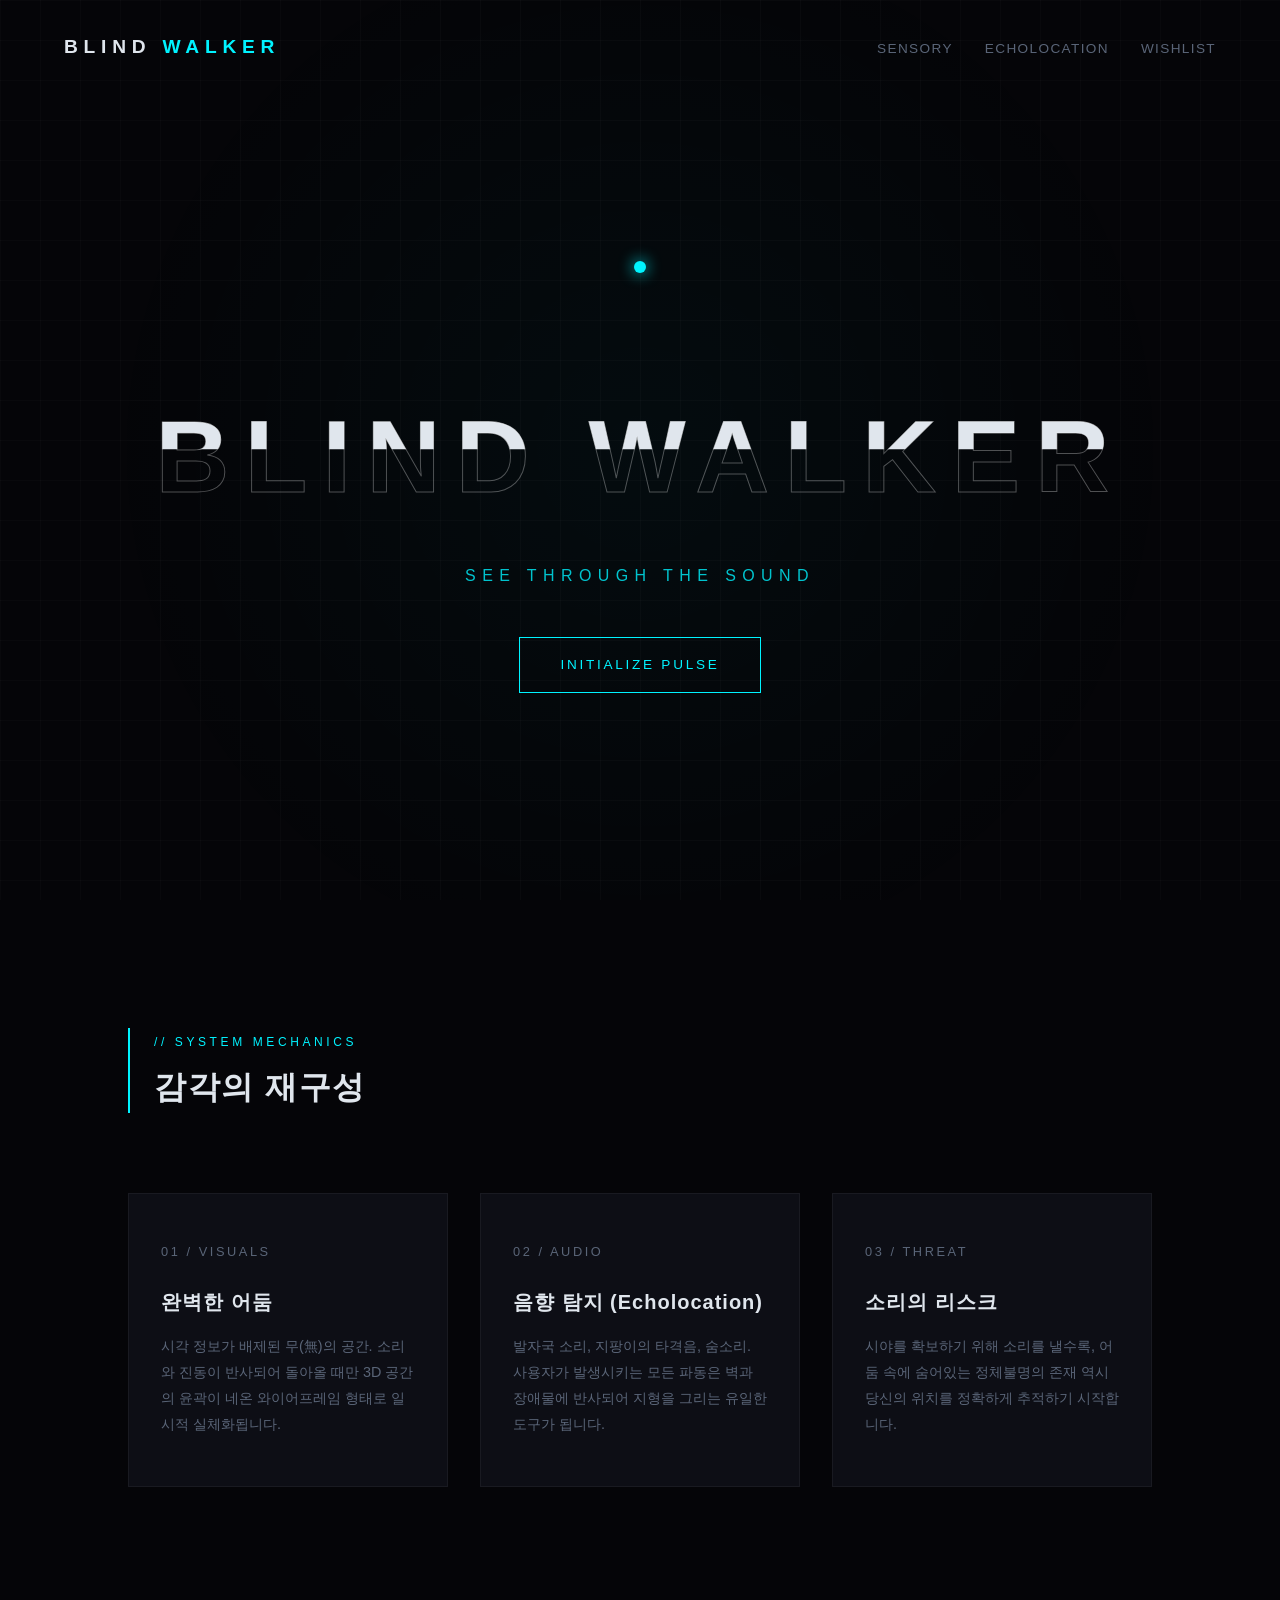
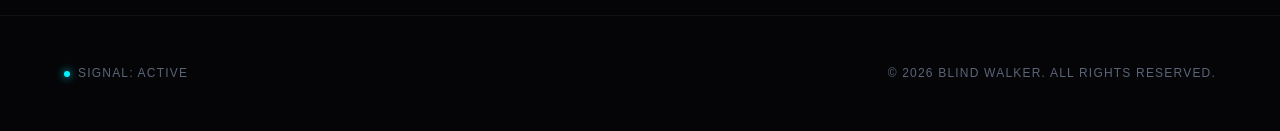
==== blind_walker.html @ 9f19e103 "Add theme" ====
<!DOCTYPE html>
<html lang="ko">
<head>
    <meta charset="UTF-8">
    <meta name="viewport" content="width=device-width, initial-scale=1.0">
    <title>BLIND WALKER - Echoes in the Dark</title>
    <style>
        :root {
            --bg-color: #050508;
            --surface-color: #0d0e15;
            --primary-accent: #00f3ff;
            --secondary-accent: #ff0055;
            --text-main: #e0e6ed;
            --text-muted: #5a6578;
            --font-family: 'Pretendard', -apple-system, BlinkMacSystemFont, 'Segoe UI', Roboto, sans-serif;
        }

        * {
            margin: 0;
            padding: 0;
            box-sizing: border-box;
        }

        body {
            background-color: var(--bg-color);
            color: var(--text-main);
            font-family: var(--font-family);
            overflow-x: hidden;
            line-height: 1.6;
        }

        /* Background Sonar Grid Animation */
        .grid-bg {
            position: fixed;
            top: 0;
            left: 0;
            width: 100vw;
            height: 100vh;
            background: 
                radial-gradient(circle at 50% 50%, rgba(0, 243, 255, 0.03) 0%, transparent 70%),
                linear-gradient(to right, rgba(255, 255, 255, 0.02) 1px, transparent 1px),
                linear-gradient(to bottom, rgba(255, 255, 255, 0.02) 1px, transparent 1px);
            background-size: 100% 100%, 40px 40px, 40px 40px;
            z-index: -1;
        }

        /* Navigation */
        nav {
            display: flex;
            justify-content: space-between;
            align-items: center;
            padding: 2rem 5%;
            position: absolute;
            width: 100%;
            top: 0;
            z-index: 10;
        }

        .logo {
            font-size: 1.2rem;
            font-weight: 900;
            letter-spacing: 0.3em;
            color: var(--text-main);
            text-transform: uppercase;
        }

        .logo span {
            color: var(--primary-accent);
        }

        .nav-links {
            display: flex;
            gap: 2rem;
            list-style: none;
        }

        .nav-links a {
            color: var(--text-muted);
            text-decoration: none;
            font-size: 0.85rem;
            letter-spacing: 0.1em;
            text-transform: uppercase;
            transition: color 0.3s ease;
        }

        .nav-links a:hover {
            color: var(--primary-accent);
        }

        /* Hero Section */
        .hero {
            height: 100vh;
            display: flex;
            flex-direction: column;
            justify-content: center;
            align-items: center;
            text-align: center;
            padding: 0 1rem;
            position: relative;
        }

        .hero-title-container {
            position: relative;
            margin-bottom: 1.5rem;
        }

        .hero-title {
            font-size: clamp(3rem, 8vw, 7rem);
            font-weight: 900;
            letter-spacing: 0.15em;
            text-transform: uppercase;
            color: transparent;
            -webkit-text-stroke: 1px rgba(255, 255, 255, 0.3);
            position: relative;
        }

        .hero-title::after {
            content: 'BLIND WALKER';
            position: absolute;
            left: 0;
            top: 0;
            color: var(--text-main);
            clip-path: polygon(0 0, 100% 0, 100% 45%, 0 45%);
        }

        .hero-subtitle {
            font-size: 1rem;
            letter-spacing: 0.4em;
            color: var(--primary-accent);
            text-transform: uppercase;
            margin-bottom: 3rem;
            opacity: 0.8;
        }

        /* Echo Radar Visual Component */
        .sonar-emitter {
            position: relative;
            width: 120px;
            height: 120px;
            margin-bottom: 3rem;
            display: flex;
            justify-content: center;
            align-items: center;
        }

        .sonar-dot {
            width: 12px;
            height: 12px;
            background-color: var(--primary-accent);
            border-radius: 50%;
            box-shadow: 0 0 15px var(--primary-accent);
        }

        .sonar-wave {
            position: absolute;
            border: 1px solid var(--primary-accent);
            border-radius: 50%;
            opacity: 0;
            animation: sonar 3s infinite cubic-bezier(0.1, 0.2, 0.3, 1);
        }

        .sonar-wave:nth-child(2) { animation-delay: 1s; }
        .sonar-wave:nth-child(3) { animation-delay: 2s; }

        @keyframes sonar {
            0% {
                width: 12px;
                height: 12px;
                opacity: 0.8;
            }
            100% {
                width: 250px;
                height: 250px;
                opacity: 0;
                border-color: var(--secondary-accent);
            }
        }

        /* Primary Button */
        .btn-primary {
            padding: 1rem 2.5rem;
            background: transparent;
            border: 1px solid var(--primary-accent);
            color: var(--primary-accent);
            font-size: 0.85rem;
            letter-spacing: 0.2em;
            text-transform: uppercase;
            cursor: pointer;
            position: relative;
            transition: all 0.3s ease;
            text-decoration: none;
        }

        .btn-primary:hover {
            background: var(--primary-accent);
            color: var(--bg-color);
            box-shadow: 0 0 25px rgba(0, 243, 255, 0.4);
        }

        /* Mechanics Theme Grid */
        .theme-section {
            padding: 8rem 10%;
            max-width: 1400px;
            margin: 0 auto;
        }

        .section-header {
            margin-bottom: 5rem;
            border-left: 2px solid var(--primary-accent);
            padding-left: 1.5rem;
        }

        .section-tag {
            color: var(--primary-accent);
            font-size: 0.75rem;
            letter-spacing: 0.3em;
            text-transform: uppercase;
        }

        .section-title {
            font-size: 2rem;
            font-weight: 700;
            letter-spacing: 0.05em;
            margin-top: 0.5rem;
        }

        .cards-grid {
            display: grid;
            grid-template-columns: repeat(auto-fit, minmax(300px, 1fr));
            gap: 2rem;
        }

        .card {
            background: var(--surface-color);
            border: 1px solid rgba(255, 255, 255, 0.05);
            padding: 3rem 2rem;
            position: relative;
            overflow: hidden;
            transition: transform 0.3s ease, border-color 0.3s ease;
        }

        .card:hover {
            transform: translateY(-5px);
            border-color: rgba(0, 243, 255, 0.3);
        }

        .card-num {
            font-size: 0.8rem;
            color: var(--text-muted);
            letter-spacing: 0.2em;
            margin-bottom: 1.5rem;
        }

        .card-title {
            font-size: 1.25rem;
            margin-bottom: 1rem;
            letter-spacing: 0.05em;
        }

        .card-desc {
            color: var(--text-muted);
            font-size: 0.9rem;
            line-height: 1.8;
        }

        /* Status / Audio Visualization Aesthetic Footer */
        footer {
            border-top: 1px solid rgba(255, 255, 255, 0.05);
            padding: 3rem 5%;
            display: flex;
            justify-content: space-between;
            align-items: center;
            font-size: 0.75rem;
            color: var(--text-muted);
            letter-spacing: 0.1em;
        }

        .system-status {
            display: flex;
            align-items: center;
            gap: 0.5rem;
        }

        .status-indicator {
            width: 6px;
            height: 6px;
            background-color: var(--primary-accent);
            border-radius: 50%;
            box-shadow: 0 0 8px var(--primary-accent);
        }
    </style>
</head>
<body>

    <div class="grid-bg"></div>

    <nav>
        <div class="logo">BLIND <span>WALKER</span></div>
        <ul class="nav-links">
            <li><a href="#concept">SENSORY</a></li>
            <li><a href="#mechanics">ECHOLOCATION</a></li>
            <li><a href="#access">WISHLIST</a></li>
        </ul>
    </nav>

    <main>
        <section class="hero">
            <div class="sonar-emitter">
                <div class="sonar-dot"></div>
                <div class="sonar-wave"></div>
                <div class="sonar-wave"></div>
                <div class="sonar-wave"></div>
            </div>

            <div class="hero-title-container">
                <h1 class="hero-title">BLIND WALKER</h1>
            </div>
            
            <p class="hero-subtitle">SEE THROUGH THE SOUND</p>
            
            <a href="#access" class="btn-primary">INITIALIZE PULSE</a>
        </section>

        <section class="theme-section" id="concept">
            <div class="section-header">
                <span class="section-tag">// SYSTEM MECHANICS</span>
                <h2 class="section-title">감각의 재구성</h2>
            </div>

            <div class="cards-grid">
                <div class="card">
                    <div class="card-num">01 / VISUALS</div>
                    <h3 class="card-title">완벽한 어둠</h3>
                    <p class="card-desc">시각 정보가 배제된 무(無)의 공간. 소리와 진동이 반사되어 돌아올 때만 3D 공간의 윤곽이 네온 와이어프레임 형태로 일시적 실체화됩니다.</p>
                </div>

                <div class="card">
                    <div class="card-num">02 / AUDIO</div>
                    <h3 class="card-title">음향 탐지 (Echolocation)</h3>
                    <p class="card-desc">발자국 소리, 지팡이의 타격음, 숨소리. 사용자가 발생시키는 모든 파동은 벽과 장애물에 반사되어 지형을 그리는 유일한 도구가 됩니다.</p>
                </div>

                <div class="card">
                    <div class="card-num">03 / THREAT</div>
                    <h3 class="card-title">소리의 리스크</h3>
                    <p class="card-desc">시야를 확보하기 위해 소리를 낼수록, 어둠 속에 숨어있는 정체불명의 존재 역시 당신의 위치를 정확하게 추적하기 시작합니다.</p>
                </div>
            </div>
        </section>
    </main>

    <footer>
        <div class="system-status">
            <div class="status-indicator"></div>
            <span>SIGNAL: ACTIVE</span>
        </div>
        <div>&copy; 2026 BLIND WALKER. ALL RIGHTS RESERVED.</div>
    </footer>

</body>
</html>
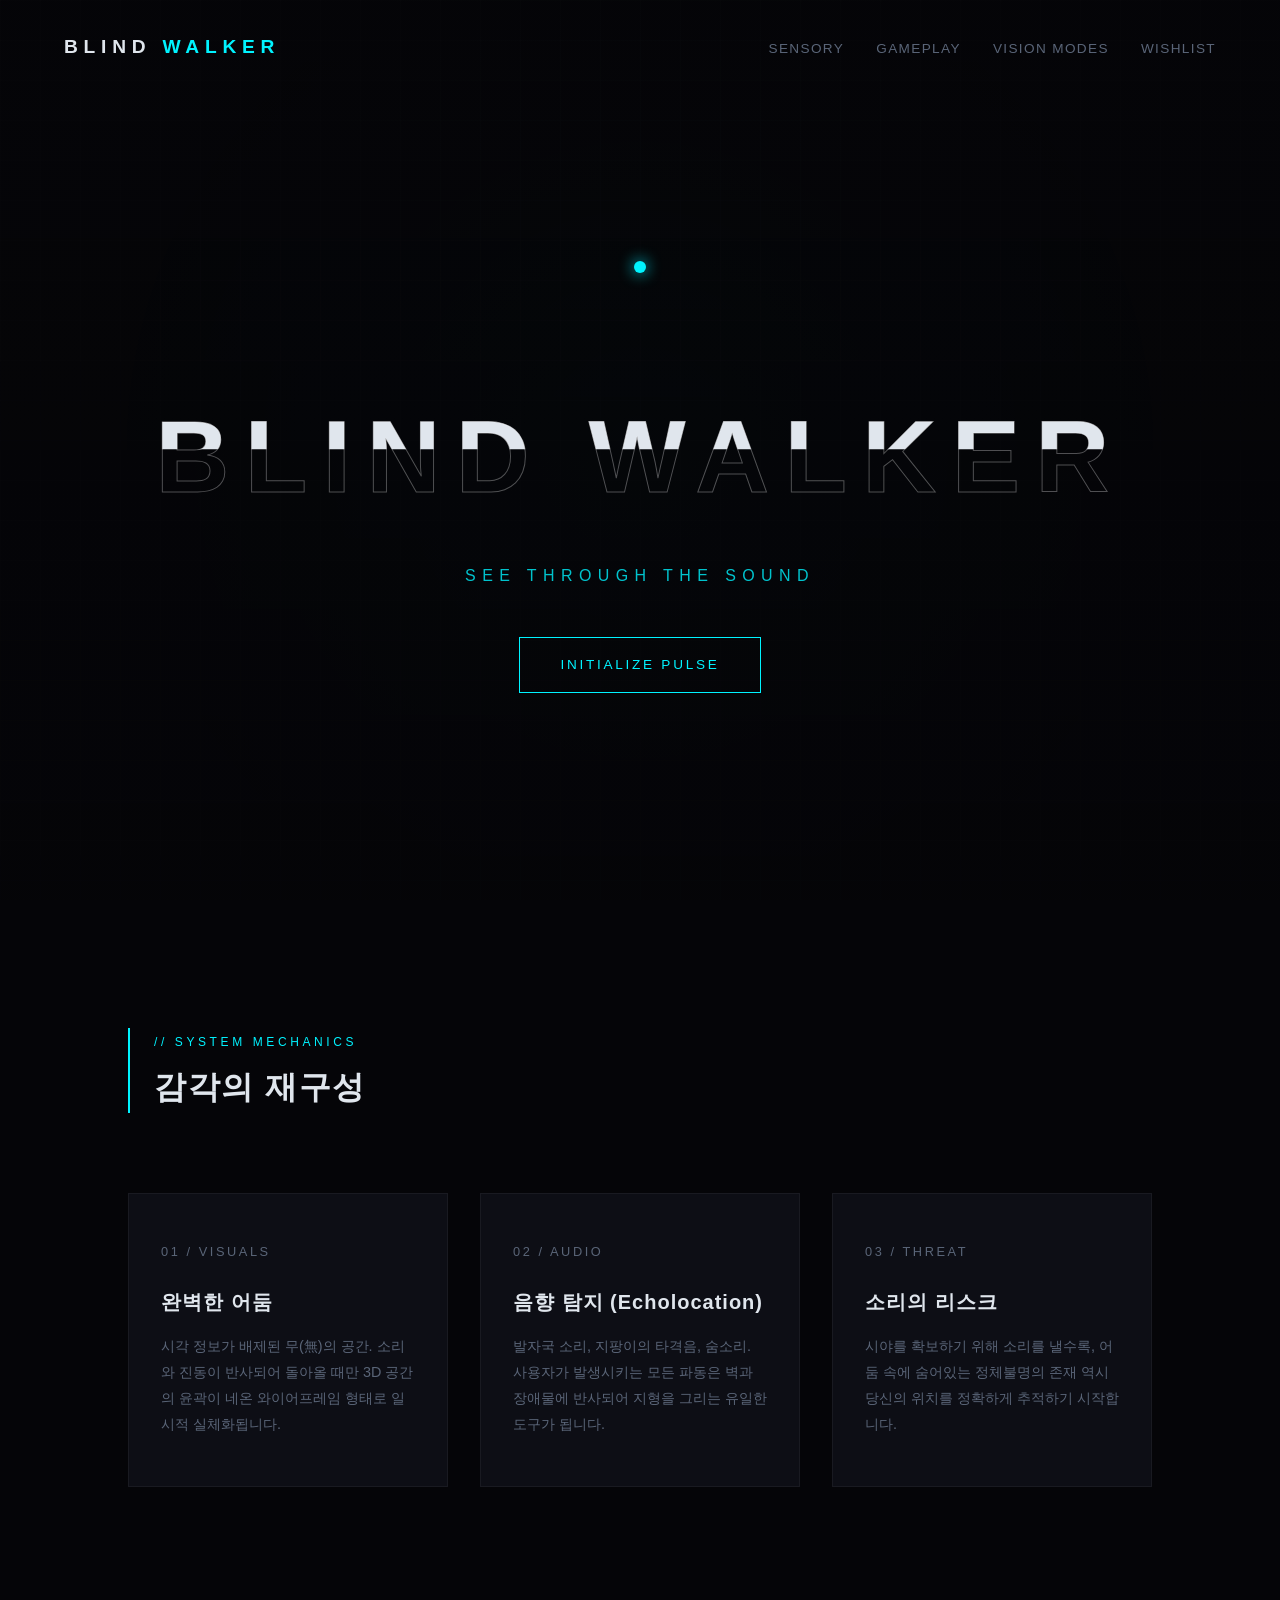
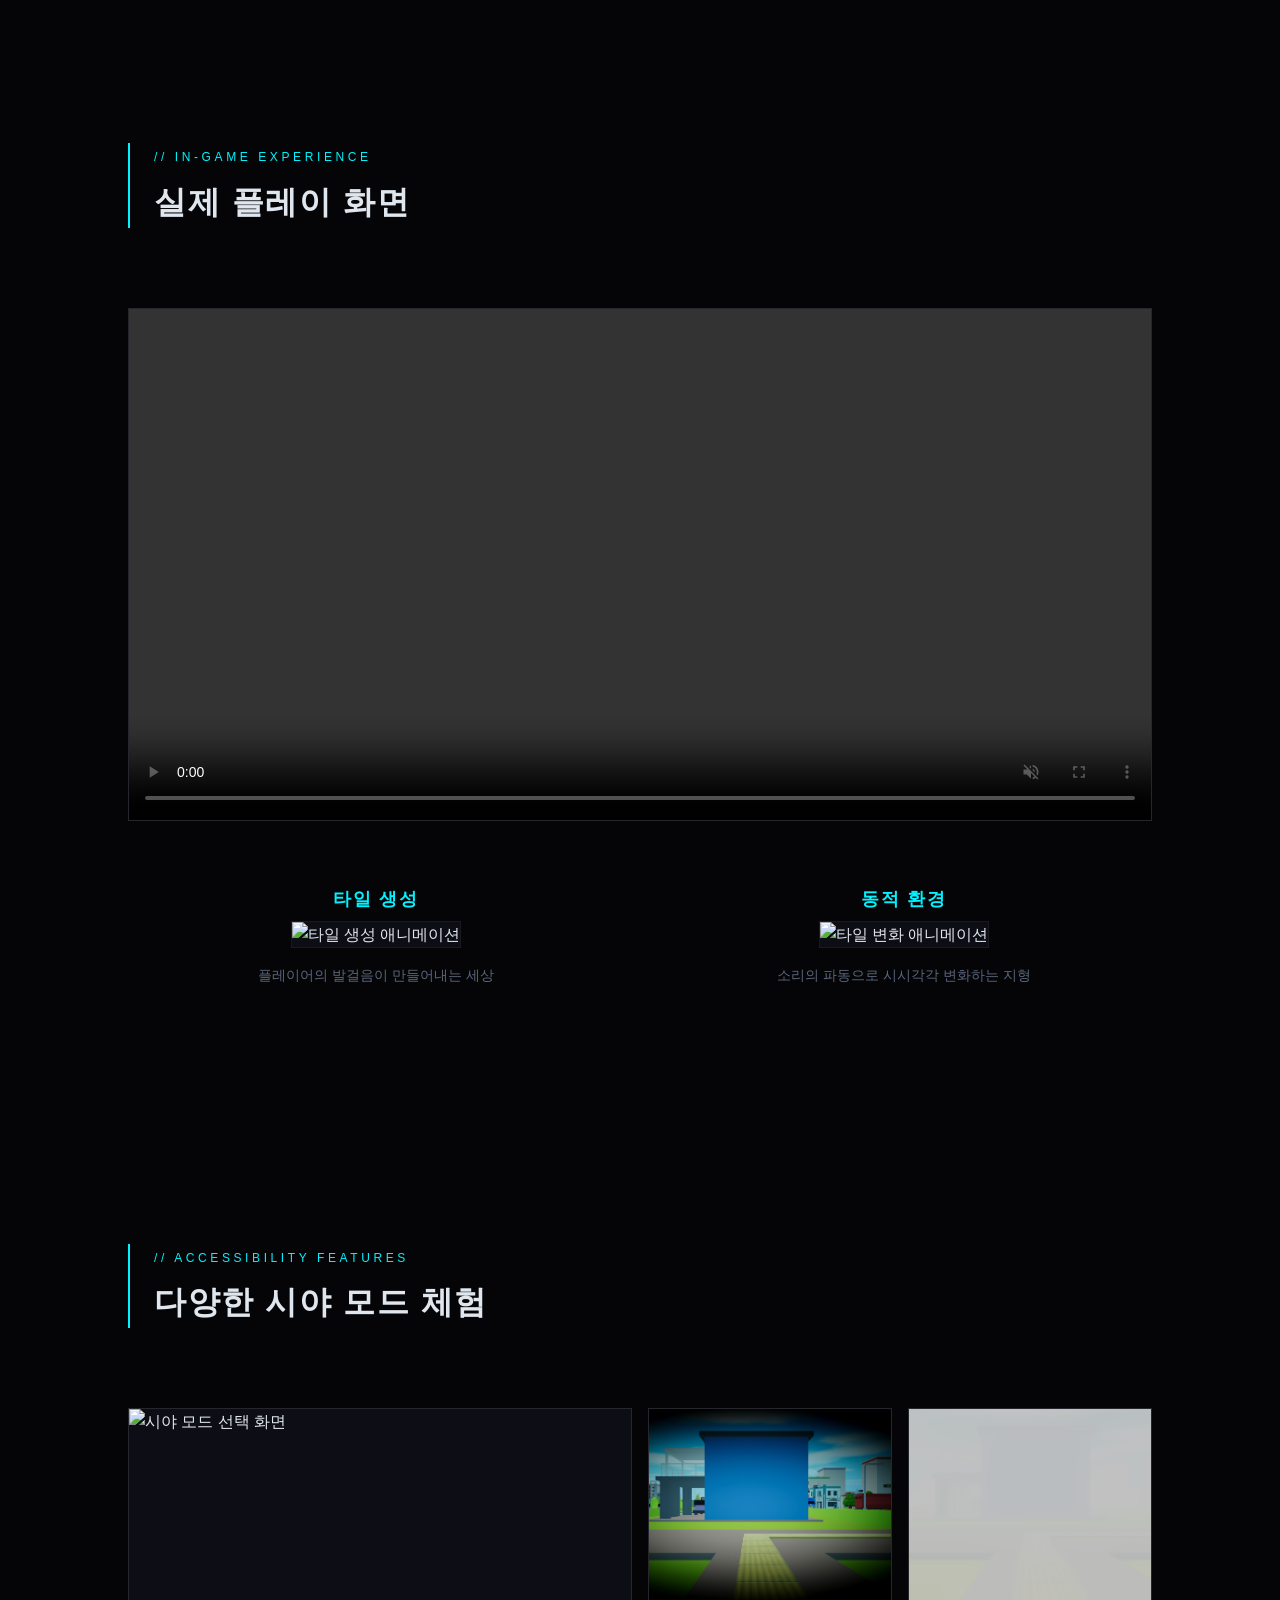
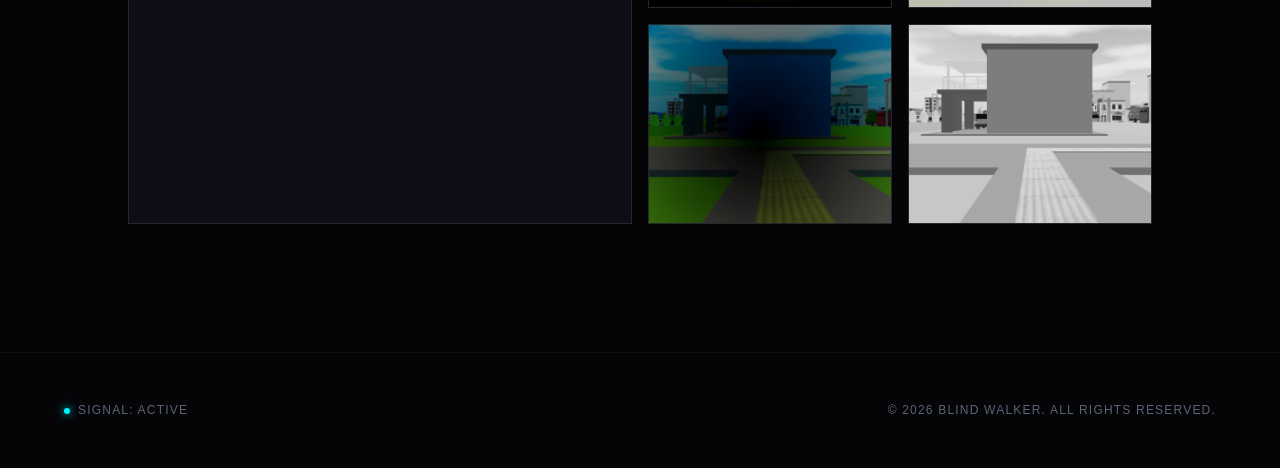
==== commit 078df0ad: "Update page" ====
--- a/blind_walker.html
+++ b/blind_walker.html
@@ -97,6 +97,9 @@
             text-align: center;
             padding: 0 1rem;
             position: relative;
+            background-image: linear-gradient(rgba(5, 5, 8, 0.7), rgba(5, 5, 8, 0.9)), url('images/타이틀 화면.png');
+            background-size: cover;
+            background-position: center;
         }
 
         .hero-title-container {
@@ -288,6 +291,97 @@
             border-radius: 50%;
             box-shadow: 0 0 8px var(--primary-accent);
         }
+
+        /* Gameplay Section */
+        .video-container {
+            margin-bottom: 4rem;
+            border: 1px solid rgba(255, 255, 255, 0.1);
+            background: var(--surface-color);
+        }
+
+        .video-container video {
+            width: 100%;
+            display: block;
+        }
+
+        .gameplay-gifs {
+            display: grid;
+            grid-template-columns: repeat(auto-fit, minmax(300px, 1fr));
+            gap: 2rem;
+            text-align: center;
+        }
+
+        .gif-item img {
+            width: 100%;
+            border: 1px solid rgba(255, 255, 255, 0.05);
+            margin-bottom: 1rem;
+            background: var(--surface-color);
+        }
+
+        .gif-item h3 {
+            font-size: 1.1rem;
+            margin-bottom: 0.5rem;
+            color: var(--primary-accent);
+            text-transform: uppercase;
+            letter-spacing: 0.1em;
+        }
+
+        .gif-item p {
+            font-size: 0.9rem;
+            color: var(--text-muted);
+        }
+        
+        /* Vision Modes Section */
+        .vision-gallery {
+            display: grid;
+            grid-template-columns: repeat(4, 1fr);
+            grid-template-rows: repeat(2, 200px);
+            gap: 1rem;
+        }
+
+        .vision-card {
+            position: relative;
+            overflow: hidden;
+            border: 1px solid rgba(255, 255, 255, 0.1);
+            background: var(--surface-color);
+        }
+        
+        .vision-card.main {
+            grid-column: 1 / 3;
+            grid-row: 1 / 3;
+        }
+
+        .vision-card img {
+            width: 100%;
+            height: 100%;
+            object-fit: cover;
+            transition: transform 0.4s ease;
+        }
+
+        .vision-card .overlay {
+            position: absolute;
+            bottom: 0;
+            left: 0;
+            width: 100%;
+            background: linear-gradient(to top, rgba(0,0,0,0.8), transparent);
+            color: var(--text-main);
+            padding: 1rem;
+            font-weight: 700;
+            letter-spacing: 0.1em;
+            text-transform: uppercase;
+            opacity: 0;
+            transform: translateY(10px);
+            transition: all 0.4s ease;
+        }
+
+        .vision-card:hover img {
+            transform: scale(1.05);
+        }
+
+        .vision-card:hover .overlay {
+            opacity: 1;
+            transform: translateY(0);
+        }
     </style>
 </head>
 <body>
@@ -298,7 +392,8 @@
         <div class="logo">BLIND <span>WALKER</span></div>
         <ul class="nav-links">
             <li><a href="#concept">SENSORY</a></li>
-            <li><a href="#mechanics">ECHOLOCATION</a></li>
+            <li><a href="#gameplay">GAMEPLAY</a></li>
+            <li><a href="#vision">VISION MODES</a></li>
             <li><a href="#access">WISHLIST</a></li>
         </ul>
     </nav>
@@ -347,6 +442,58 @@
                 </div>
             </div>
         </section>
+        <section class="theme-section" id="gameplay">
+            <div class="section-header">
+                <span class="section-tag">// IN-GAME EXPERIENCE</span>
+                <h2 class="section-title">실제 플레이 화면</h2>
+            </div>
+            <div class="video-container">
+                <video controls muted autoplay loop playsinline>
+                    <source src="images/Blind Walker 플레이 영상.mp4" type="video/mp4">
+                    Your browser does not support the video tag.
+                </video>
+            </div>
+            <div class="gameplay-gifs">
+                <div class="gif-item">
+                    <h3>타일 생성</h3>
+                    <img src="images/output.gif" alt="타일 생성 애니메이션">
+                    <p>플레이어의 발걸음이 만들어내는 세상</p>
+                </div>
+                <div class="gif-item">
+                    <h3>동적 환경</h3>
+                    <img src="images/타일.gif" alt="타일 변화 애니메이션">
+                    <p>소리의 파동으로 시시각각 변화하는 지형</p>
+                </div>
+            </div>
+        </section>
+        <section class="theme-section" id="vision">
+            <div class="section-header">
+                <span class="section-tag">// ACCESSIBILITY FEATURES</span>
+                <h2 class="section-title">다양한 시야 모드 체험</h2>
+            </div>
+            <div class="vision-gallery">
+                <div class="vision-card main">
+                    <img src="images/시야 모드 선택.png" alt="시야 모드 선택 화면">
+                    <div class="overlay">다양한 모드를 선택해보세요</div>
+                </div>
+                <div class="vision-card">
+                    <img src="images/녹내장.png" alt="녹내장 시야">
+                    <div class="overlay">녹내장</div>
+                </div>
+                <div class="vision-card">
+                    <img src="images/백내장.png" alt="백내장 시야">
+                    <div class="overlay">백내장</div>
+                </div>
+                <div class="vision-card">
+                    <img src="images/황반변성.png" alt="황반변성 시야">
+                    <div class="overlay">황반변성</div>
+                </div>
+                <div class="vision-card">
+                    <img src="images/전색맹.png" alt="전색맹 시야">
+                    <div class="overlay">전색맹</div>
+                </div>
+            </div>
+        </section>
     </main>
 
     <footer>
